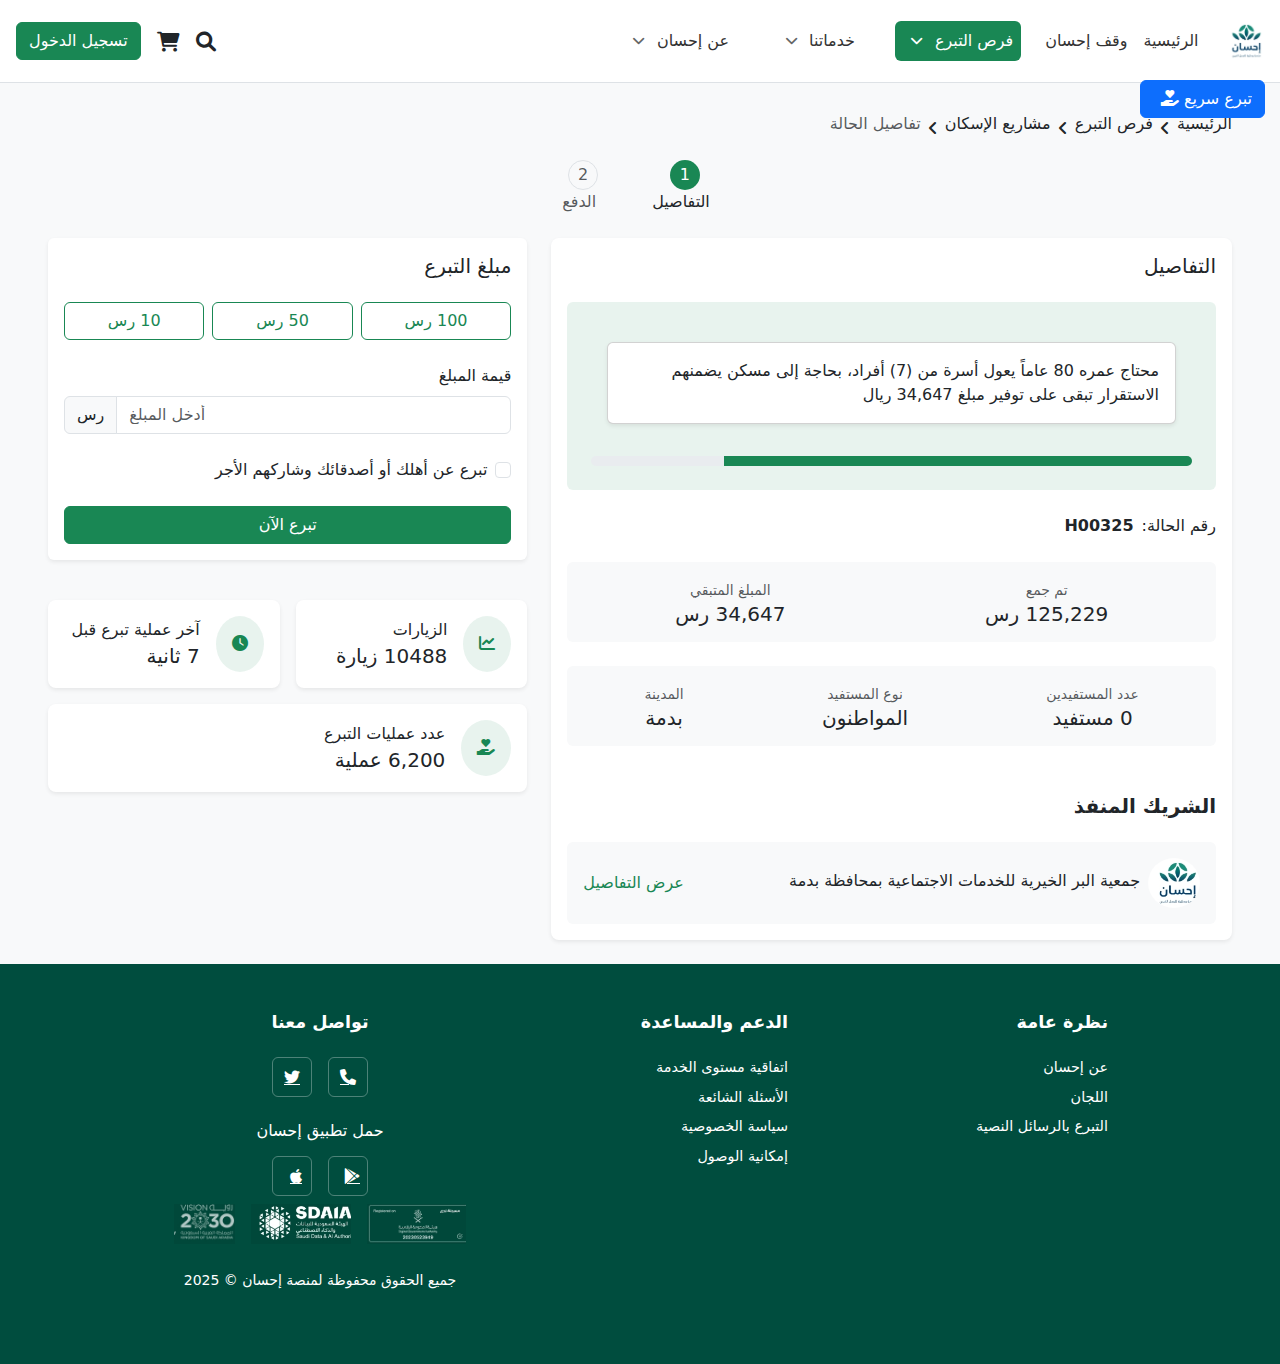
==== index.html @ 03a053ac "Add files via upload" ====
<!DOCTYPE html>
<html lang="ar" dir="rtl">

<head>
    <meta charset="UTF-8">
    <meta name="viewport" content="width=device-width, initial-scale=1.0">
    <title>إنشاء حساب</title>
    <!-- Bootstrap RTL CSS -->
    <link href="assets/css/bootstrap.rtl.min.css" rel="stylesheet">
    <!-- Custom CSS -->
    <link rel="stylesheet" href="assets/css/style.css">
    <link rel="stylesheet" href="assets/css/all.min.css">
</head>

<body class="bg-light">
    <!-- navbars -->
    <div class="navbars-content">
        <!-- Navigation -->
        <nav class="navbar navbar-expand-lg navbar-light bg-white py-3 position-fixed w-100 border-bottom"
            style="z-index: 1000; top: 0;">
            <div class="w-100 px-3 d-flex align-items-center justify-content-between">
                <div class="d-flex align-items-center">
                    <!-- Sidebar Toggle Button -->
                    <button class="navbar-toggler border-0" type="button" data-bs-toggle="offcanvas"
                        data-bs-target="#sidebar" aria-controls="sidebar">
                        <div class="d-flex align-items-center">
                            <div class="d-flex flex-column gap-1 ms-2">
                                <span class="bg-dark rounded-pill" style="width: 20px; height: 2px;"></span>
                                <span class="bg-dark rounded-pill" style="width: 20px; height: 2px;"></span>
                                <span class="bg-dark rounded-pill" style="width: 20px; height: 2px;"></span>
                            </div>
                        </div>
                    </button>
                    <!-- Logo -->
                    <a class="navbar-brand" href="#">
                        <img src="assets/images/logo.jpeg" alt="إحسان" class="logo" style="height: 40px;">
                    </a>
                </div>

                <!-- Sidebar -->
                <div class="offcanvas offcanvas-start" tabindex="-1" id="sidebar" aria-labelledby="sidebarLabel">
                    <!-- Mobile Navigation -->
                    <div class="offcanvas-header">
                        <img src="../assets/images/logo.jpeg" alt="إحسان" class="offcanvas-logo">
                        <button type="button" class="btn-close" data-bs-dismiss="offcanvas" aria-label="Close"></button>
                    </div>
                    <div class="offcanvas-body p-0">
                        <ul class="navbar-nav mobile-nav">
                            <!-- Mobile menu items with new design -->
                            <li class="nav-item">
                                <a class="nav-link" href="#">
                                    <div class="nav-link-content">
                                        <i class="fas fa-home"></i>
                                        <span>الرئيسية</span>
                                    </div>
                                </a>
                            </li>
                            <li class="nav-item">
                                <a class="nav-link" href="#">
                                    <div class="nav-link-content">
                                        <i class="fas fa-hand-holding-heart"></i>
                                        <span>وقف إحسان</span>
                                    </div>
                                </a>
                            </li>
                            <li class="nav-item">
                                <a class="nav-link" data-bs-toggle="collapse" href="#donationCollapse">
                                    <div class="nav-link-content">
                                        <i class="fas fa-donate"></i>
                                        <span>فرص التبرع</span>
                                    </div>
                                    <i class="fas fa-chevron-down"></i>
                                </a>
                                <div class="collapse" id="donationCollapse">
                                    <ul class="navbar-nav">
                                        <li class="nav-item">
                                            <a class="nav-link" href="#">التبرع بالدم</a>
                                        </li>
                                        <li class="nav-item">
                                            <a class="nav-link" href="#">عرايس</a>
                                        </li>
                                        <li class="nav-item">
                                            <a class="nav-link" href="#">الزكاة</a>
                                        </li>
                                        <li class="nav-item">
                                            <a class="nav-link" href="#">هدية</a>
                                        </li>
                                        <li class="nav-item">
                                            <a class="nav-link" href="#">الأضاحي</a>
                                        </li>
                                    </ul>
                                </div>
                            </li>
                            <li class="nav-item">
                                <a class="nav-link" data-bs-toggle="collapse" href="#servicesCollapse">
                                    <div class="nav-link-content">
                                        <i class="fas fa-concierge-bell"></i>
                                        <span>خدماتنا</span>
                                    </div>
                                    <i class="fas fa-chevron-down"></i>
                                </a>
                                <div class="collapse" id="servicesCollapse">
                                    <ul class="navbar-nav">
                                        <li class="mega-menu-item">
                                            <a href="#" class="mega-menu-link">
                                                التبرع بالدم
                                            </a>
                                        </li>
                                        <li class="mega-menu-item">
                                            <a href="#" class="mega-menu-link">
                                                غراس
                                            </a>
                                        </li>
                                        <li class="mega-menu-item">
                                            <a href="#" class="mega-menu-link">
                                                الزكاة
                                            </a>
                                        </li>
                                        <li class="mega-menu-item">
                                            <a href="#" class="mega-menu-link">
                                                هدية
                                            </a>
                                        </li>
                                        <li class="mega-menu-item">
                                            <a href="#" class="mega-menu-link">
                                                الأضاحي
                                            </a>
                                        </li>
                                        <li class="mega-menu-item">
                                            <a href="#" class="mega-menu-link">
                                                الحملات
                                            </a>
                                        </li>
                                        <li class="mega-menu-item">
                                            <a href="#" class="mega-menu-link">
                                                التبرع الدوري
                                            </a>
                                        </li>
                                        <li class="mega-menu-item">
                                            <a href="#" class="mega-menu-link">
                                                التبرع بالرسائل
                                            </a>
                                        </li>
                                        <li class="mega-menu-item">
                                            <a href="#" class="mega-menu-link">
                                                تطهير الاسهم
                                            </a>
                                        </li>
                                    </ul>
                                </div>
                            </li>
                            <li class="nav-item">
                                <a class="nav-link" data-bs-toggle="collapse" href="#aboutCollapse">
                                    <div class="nav-link-content">
                                        <i class="fas fa-info-circle"></i>
                                        <span>عن إحسان</span>
                                    </div>
                                    <i class="fas fa-chevron-down"></i>
                                </a>
                                <div class="collapse" id="aboutCollapse">
                                    <ul class="navbar-nav">
                                        <li class="nav-item">
                                            <a class="nav-link" href="#">من نحن</a>
                                        </li>
                                        <li class="nav-item">
                                            <a class="nav-link" href="#">اللجان</a>
                                        </li>
                                    </ul>
                                </div>
                            </li>
                            <li class="nav-item">
                                <a class="nav-link" href="#">
                                    <div class="nav-link-content">
                                        <i class="fas fa-users"></i>
                                        <span>أبرز المحسنين</span>
                                    </div>
                                </a>
                            </li>
                            <li class="nav-item">
                                <a class="nav-link" href="#">
                                    <div class="nav-link-content">
                                        <i class="fas fa-star"></i>
                                        <span>سفراء غراس</span>
                                    </div>
                                </a>
                            </li>
                            <li class="nav-item">
                                <a class="nav-link" href="#">
                                    <div class="nav-link-content">
                                        <i class="fas fa-check-circle"></i>
                                        <span>الفرص المكتملة</span>
                                    </div>
                                </a>
                            </li>
                        </ul>

                        <!-- Desktop Navigation -->
                        <ul class="navbar-nav desktop-nav">
                            <li class="nav-item mr-3">
                                <a class="nav-link" href="#">
                                    الرئيسية
                                </a>
                            </li>
                            <li class="nav-item">
                                <a class="nav-link" href="#">
                                    وقف إحسان
                                </a>
                            </li>
                            <li class="nav-item mx-3">
                                <a class="nav-link bg-success text-white rounded" data-mega-menu="donation">
                                    فرص التبرع
                                    <i class="fas fa-chevron-down me-1 text-white"></i>
                                </a>
                            </li>
                            <li class="nav-item mx-3">
                                <a class="nav-link" data-mega-menu="services">
                                    خدماتنا
                                    <i class="fas fa-chevron-down me-1"></i>
                                </a>
                            </li>
                            <li class="nav-item mx-3">
                                <a class="nav-link" data-mega-menu="about">
                                    عن إحسان
                                    <i class="fas fa-chevron-down me-1"></i>
                                </a>
                            </li>
                        </ul>
                    </div>
                </div>

                <!-- Buttons (Responsive) -->
                <div class="d-flex gap-3 align-items-center ms-auto">
                    <i class="fas fa-search fa-lg"></i>
                    <i class="fas fa-shopping-cart fa-lg"></i>
                    <a href="pages/login.html" class="btn btn-success d-none d-lg-inline">تسجيل الدخول</a>
                    <i class="fas fa-user fa-lg d-lg-none"></i>
                </div>
            </div>
        </nav>

        <!-- Mega Menus (Desktop Only) -->
        <div class="mega-menu" id="donationMenu">
            <div class="mega-menu-content">
                <div class="container-fluid px-5">
                    <ul class="mega-menu-items">
                        <li class="mega-menu-item">
                            <a href="#" class="mega-menu-link">
                                <img src="assets/images/1.jpeg" alt="التبرع بالدم">
                                <span>التبرع بالدم</span>
                            </a>
                        </li>
                        <li class="mega-menu-item">
                            <a href="#" class="mega-menu-link">
                                <img src="assets/images/2.jpeg" alt="عرايس">
                                <span>عرايس</span>
                            </a>
                        </li>
                        <li class="mega-menu-item">
                            <a href="#" class="mega-menu-link">
                                <img src="assets/images/3.jpeg" alt="الزكاة">
                                <span>الزكاة</span>
                            </a>
                        </li>
                        <li class="mega-menu-item">
                            <a href="#" class="mega-menu-link">
                                <img src="assets/images/4.jpeg" alt="هدية">
                                <span>هدية</span>
                            </a>
                        </li>
                        <li class="mega-menu-item">
                            <a href="#" class="mega-menu-link">
                                <img src="assets/images/5.jpeg" alt="الأضاحي">
                                <span>الأضاحي</span>
                            </a>
                        </li>
                    </ul>
                </div>
            </div>
        </div>

        <div class="mega-menu" id="servicesMenu">
            <div class="mega-menu-content">
                <div class="container-fluid px-5">
                    <ul class="mega-menu-items">
                        <li class="mega-menu-item">
                            <a href="#" class="mega-menu-link">
                                <img src="assets/images/3.jpeg" alt="الزكاة">
                                <span>التبرع بالدم</span>
                            </a>
                        </li>
                        <li class="mega-menu-item">
                            <a href="#" class="mega-menu-link">
                                <img src="assets/images/3.jpeg" alt="الزكاة">
                                <span>غراس</span>
                            </a>
                        </li>
                        <li class="mega-menu-item">
                            <a href="#" class="mega-menu-link">
                                <img src="assets/images/3.jpeg" alt="الزكاة">
                                <span>الزكاة</span>
                            </a>
                        </li>
                        <li class="mega-menu-item">
                            <a href="#" class="mega-menu-link">
                                <img src="assets/images/3.jpeg" alt="الزكاة">
                                <span>هدية</span>
                            </a>
                        </li>
                        <li class="mega-menu-item">
                            <a href="#" class="mega-menu-link">
                                <img src="assets/images/3.jpeg" alt="الزكاة">
                                <span>الأضاحي</span>
                            </a>
                        </li>
                        <li class="mega-menu-item">
                            <a href="#" class="mega-menu-link">
                                <img src="assets/images/3.jpeg" alt="الزكاة">
                                <span>الحملات</span>
                            </a>
                        </li>
                        <li class="mega-menu-item">
                            <a href="#" class="mega-menu-link">
                                <img src="assets/images/3.jpeg" alt="الزكاة">
                                <span>التبرع الدوري</span>
                            </a>
                        </li>
                        <li class="mega-menu-item">
                            <a href="#" class="mega-menu-link">
                                <img src="assets/images/3.jpeg" alt="الزكاة">
                                <span>التبرع بالرسائل</span>
                            </a>
                        </li>
                        <li class="mega-menu-item">
                            <a href="#" class="mega-menu-link">
                                <img src="assets/images/3.jpeg" alt="الزكاة">
                                <span>تطهير الاسهم</span>
                            </a>
                        </li>
                    </ul>
                </div>
            </div>
        </div>

        <div class="mega-menu" id="aboutMenu">
            <div class="mega-menu-content">
                <div class="container-fluid px-5">
                    <ul class="mega-menu-items">
                        <li class="mega-menu-item">
                            <a href="#" class="mega-menu-link">
                                <img src="assets/images/3.jpeg" alt="الزكاة">
                                <span>من نحن</span>
                            </a>
                        </li>
                        <li class="mega-menu-item">
                            <a href="#" class="mega-menu-link">
                                <img src="assets/images/3.jpeg" alt="الزكاة">
                                <span>اللجان</span>
                            </a>
                        </li>
                    </ul>
                </div>
            </div>
        </div>
    </div>

    <!-- Main Content -->
    <main class="container-fluid px-3 px-md-5 mt-5 pt-5 mb-4">
        <!-- Breadcrumb -->
        <header aria-label="breadcrumb" class="mt-3">
            <ol class="breadcrumb d-flex align-items-center flex-wrap">
                <li class="breadcrumb-item"><a href="#" class="text-decoration-none text-dark">الرئيسية</a></li>
                <i class="fas fa-angle-left mt-2 px-2"></i>
                <li class="breadcrumb-item"><a href="#" class="text-decoration-none text-dark">فرص التبرع</a></li>
                <i class="fas fa-angle-left mt-2 px-2"></i>
                <li class="breadcrumb-item"><a href="#" class="text-decoration-none text-dark">مشاريع الإسكان</a></li>
                <i class="fas fa-angle-left mt-2 px-2"></i>
                <li class="breadcrumb-item active" aria-current="page">تفاصيل الحالة</li>
            </ol>
        </header>
        <!-- Progress Steps -->
        <div class="d-flex justify-content-center gap-3 gap-md-5 my-4">
            <div class="d-flex align-items-center flex-column">
                <div class="rounded-circle bg-success text-white d-flex align-items-center justify-content-center"
                    style="width: 30px; height: 30px;">1</div>
                <span class="ms-2">التفاصيل</span>
            </div>
            <div class="d-flex align-items-center text-muted flex-column">
                <div class="rounded-circle border d-flex align-items-center justify-content-center"
                    style="width: 30px; height: 30px;">2</div>
                <span class="ms-2">الدفع</span>
            </div>
        </div>

        <div class="row g-4">
            <!-- Right Column - Case Details -->
            <div class="col-12 col-lg-7 order-2 order-lg-1">
                <div class="card border-0 shadow-sm rounded-3">
                    <div class="card-body">
                        <h5 class="card-title mb-4">التفاصيل</h5>

                        <div class="bg-success bg-opacity-10 rounded p-3 p-md-4 mb-4">
                            <div class="bg-image p-3"
                                style="background-image: url('assets/images/housing-bg.jpg'); background-size: cover; background-position: center; border-radius: 8px;">
                                <div class="card bg-white shadow-sm">
                                    <p class="card-body mb-0">محتاج عمره 80 عاماً يعول أسرة من (7) أفراد، بحاجة إلى مسكن
                                        يضمنهم الاستقرار
                                        تبقى على توفير مبلغ 34,647 ريال</p>
                                </div>
                            </div>
                            <div class="progress mt-3" style="height: 10px;">
                                <div class="progress-bar bg-success" role="progressbar" style="width: 78%;"
                                    aria-valuenow="78" aria-valuemin="0" aria-valuemax="100"></div>
                            </div>
                        </div>

                        <div class="d-flex justify-content-between align-items-center mb-4">
                            <div class="d-flex align-items-center">
                                <span>رقم الحالة:</span>
                                <strong class="ms-2">H00325</strong>
                            </div>
                        </div>

                        <div class="row g-4">
                            <div class="col-12">
                                <div
                                    class="bg-light rounded p-3 d-flex flex-column flex-sm-row justify-content-around gap-3">
                                    <div class="text-center">
                                        <small class="text-muted">تم جمع</small>
                                        <h5 class="mb-0">125,229 رس</h5>
                                    </div>
                                    <div class="text-center">
                                        <small class="text-muted">المبلغ المتبقي</small>
                                        <h5 class="mb-0">34,647 رس</h5>
                                    </div>
                                </div>
                            </div>
                            <div class="col-12">
                                <div
                                    class="bg-light rounded p-3 d-flex flex-column flex-sm-row justify-content-around gap-3">
                                    <div class="text-center">
                                        <small class="text-muted">عدد المستفيدين</small>
                                        <h5 class="mb-0">0 مستفيد</h5>
                                    </div>
                                    <div class="text-center">
                                        <small class="text-muted">نوع المستفيد</small>
                                        <h5 class="mb-0">المواطنون</h5>
                                    </div>
                                    <div class="text-center">
                                        <small class="text-muted">المدينة</small>
                                        <h5 class="mb-0">بدمة</h5>
                                    </div>
                                </div>
                            </div>
                        </div>

                        <!-- Partner Organization -->
                        <div class="mt-5">
                            <h6 class="mb-4 h5 fw-bolder text-bold font-weight-bolder">الشريك المنفذ</h6>
                            <div class="bg-light rounded p-3">
                                <div
                                    class="d-flex flex-column flex-sm-row align-items-center justify-content-between gap-3">
                                    <div
                                        class="d-flex flex-column flex-sm-row align-items-center text-center text-sm-start">
                                        <img src="../assets/images/logo.jpeg" alt="جمعية البر الخيرية"
                                            style="height: 50px;" class="rounded-circle mb-2 mb-sm-0">
                                        <h6 class="mb-1 mx-2">جمعية البر الخيرية للخدمات الاجتماعية بمحافظة بدمة</h6>
                                    </div>
                                    <a href="#" class="text-success text-decoration-none">عرض التفاصيل</a>
                                </div>
                            </div>
                        </div>
                    </div>
                </div>
            </div>
            <!-- Left Column - Donation Form -->
            <div class="col-12 col-lg-5 order-1 order-lg-2 rounded-3">
                <div class="card border-0 shadow-sm">
                    <div class="card-body">
                        <h5 class="card-title mb-4">مبلغ التبرع</h5>
                        <div class="d-flex flex-column flex-sm-row gap-2 mb-4">
                            <button class="btn btn-outline-success flex-grow-1">100 رس</button>
                            <button class="btn btn-outline-success flex-grow-1">50 رس</button>
                            <button class="btn btn-outline-success flex-grow-1">10 رس</button>
                        </div>

                        <div class="mb-4">
                            <label class="form-label">قيمة المبلغ</label>
                            <div class="input-group">
                                <input type="number" class="form-control" placeholder="أدخل المبلغ">
                                <span class="input-group-text">رس</span>
                            </div>
                        </div>

                        <div class="form-check mb-4">
                            <input class="form-check-input" type="checkbox" id="anonymousDonation">
                            <label class="form-check-label" for="anonymousDonation">
                                تبرع عن أهلك أو أصدقائك وشاركهم الأجر
                            </label>
                        </div>

                        <button class="btn btn-success w-100">تبرع الآن</button>
                    </div>
                </div>

                <!-- Statistics Cards -->
                <div class="row mt-4 g-3">
                    <div class="col-12 col-sm-6">
                        <div class="card border-0 shadow-sm h-100 rounded-3">
                            <div class="card-body">
                                <div class="d-flex align-items-center">
                                    <div class="rounded-circle bg-success bg-opacity-10 p-3 me-3">
                                        <i class="fas fa-chart-line text-success"></i>
                                    </div>
                                    <div>
                                        <h6 class="mb-1">الزيارات</h6>
                                        <h5 class="mb-0">10488 زيارة</h5>
                                    </div>
                                </div>
                            </div>
                        </div>
                    </div>
                    <div class="col-12 col-sm-6">
                        <div class="card border-0 shadow-sm h-100 rounded-3">
                            <div class="card-body">
                                <div class="d-flex align-items-center">
                                    <div class="rounded-circle bg-success bg-opacity-10 p-3 me-3">
                                        <i class="fas fa-clock text-success"></i>
                                    </div>
                                    <div>
                                        <h6 class="mb-1">آخر عملية تبرع قبل</h6>
                                        <h5 class="mb-0">7 ثانية</h5>
                                    </div>
                                </div>
                            </div>
                        </div>
                    </div>
                    <div class="col-12">
                        <div class="card border-0 shadow-sm rounded-3">
                            <div class="card-body">
                                <div class="d-flex align-items-center">
                                    <div class="rounded-circle bg-success bg-opacity-10 p-3 me-3">
                                        <i class="fas fa-hand-holding-heart text-success"></i>
                                    </div>
                                    <div>
                                        <h6 class="mb-1">عدد عمليات التبرع</h6>
                                        <h5 class="mb-0">6,200 عملية</h5>
                                    </div>
                                </div>
                            </div>
                        </div>
                    </div>
                </div>
            </div>
        </div>
    </main>

    <div class="flate-section">
        <!-- Quick Donation Sidebar -->
        <div class="donation-sidebar bg-light border-start" id="donationSidebar">
            <div class="donation-header bg-white border-bottom">
                <h6 class="mb-0 fw-semibold">تبرع سريع</h6>
            </div>
            <div class="donation-content bg-white">
                <!-- Nav tabs -->
                <ul class="nav nav-pills nav-fill mb-3" role="tablist">
                    <li class="nav-item" role="presentation">
                        <button class="nav-link active" data-bs-toggle="pill" data-bs-target="#general">تبرع
                            عام</button>
                    </li>
                    <li class="nav-item" role="presentation">
                        <button class="nav-link" data-bs-toggle="pill" data-bs-target="#general">وقف</button>
                    </li>
                    <li class="nav-item" role="presentation">
                        <button class="nav-link" data-bs-toggle="pill" data-bs-target="#general">تيسرت</button>
                    </li>
                    <li class="nav-item" role="presentation">
                        <button class="nav-link" data-bs-toggle="pill" data-bs-target="#general">المساجد</button>
                    </li>
                </ul>

                <!-- Tab content -->
                <div class="tab-content">
                    <div class="tab-pane fade show active" id="general">
                        <div class="btn-group w-100 mb-3" role="group">
                            <input type="radio" class="btn-check" name="amount" id="amount10" value="10">
                            <label class="btn btn-outline-success" for="amount10">10 رس</label>

                            <input type="radio" class="btn-check" name="amount" id="amount50" value="50">
                            <label class="btn btn-outline-success" for="amount50">50 رس</label>

                            <input type="radio" class="btn-check" name="amount" id="amount100" value="100">
                            <label class="btn btn-outline-success" for="amount100">100 رس</label>
                        </div>

                        <div class="mb-3">
                            <input type="number" class="form-control" id="customAmount" placeholder="مبلغ التبرع">
                        </div>

                        <small class="text-muted d-block text-center mb-3">
                            سيذهب تبرعك تلقائياً للحالات الأشد احتياجاً
                        </small>

                        <div class="payment-methods bg-light rounded p-3 mb-3">
                            <div class="d-flex justify-content-center gap-3">
                                <i class="fab fa-cc-visa fa-2x"></i>
                                <i class="fab fa-cc-mastercard fa-2x"></i>
                                <i class="fab fa-cc-visa fa-2x"></i>
                                <i class="fab fa-cc-mastercard fa-2x"></i>
                            </div>
                        </div>

                        <button class="btn btn-success w-100">تبرع الآن</button>
                    </div>
                    <!-- Add other tab panes as needed -->
                </div>
            </div>
        </div>

        <!-- Floating Button -->
        <div class="floating-btn-container">
            <button class="btn btn-primary " type="button" onclick="toggleDonationSidebar()">

                تبرع سريع
                <i class="fas fa-hand-holding-heart me-2"></i>
            </button>
        </div>
    </div>

    <!-- Footer -->
    <footer class="bg-success-dark text-white py-5">
        <div class="container-fluid">
            <div class="row justify-content-center">
                <!-- Column 1: نظرة عامة -->
                <div class="col-lg-3 mb-4">
                    <h5 class="mb-4">نظرة عامة</h5>
                    <ul class="list-unstyled">
                        <li class="mb-2"><a href="#" class="text-white text-decoration-none">عن إحسان</a></li>
                        <li class="mb-2"><a href="#" class="text-white text-decoration-none">اللجان</a></li>
                        <li class="mb-2"><a href="#" class="text-white text-decoration-none">التبرع بالرسائل النصية</a>
                        </li>
                    </ul>
                </div>

                <!-- Column 2: الدعم والمساعدة -->
                <div class="col-lg-3 mb-4">
                    <h5 class="mb-4">الدعم والمساعدة</h5>
                    <ul class="list-unstyled">
                        <li class="mb-2"><a href="#" class="text-white text-decoration-none">اتفاقية مستوى الخدمة</a>
                        </li>
                        <li class="mb-2"><a href="#" class="text-white text-decoration-none">الأسئلة الشائعة</a></li>
                        <li class="mb-2"><a href="#" class="text-white text-decoration-none">سياسة الخصوصية</a></li>
                        <li class="mb-2"><a href="#" class="text-white text-decoration-none">إمكانية الوصول</a></li>
                    </ul>
                </div>

                <!-- Column 3: تواصل معنا -->
                <div class="col-lg-3 mb-4 text-center">
                    <h5 class="mb-4">تواصل معنا</h5>
                    <div class="d-flex gap-3 mb-4 justify-content-center">
                        <a href="#"
                            class="text-white border rounded p-2 d-flex align-items-center justify-content-center"
                            style="width: 40px; height: 40px;">
                            <i class="fas fa-phone"></i>
                        </a>
                        <a href="#"
                            class="text-white border rounded p-2 d-flex align-items-center justify-content-center"
                            style="width: 40px; height: 40px;">
                            <i class="fab fa-twitter"></i>
                        </a>
                    </div>
                    <h6 class="mb-3">حمل تطبيق إحسان</h6>
                    <div class="d-flex gap-3 justify-content-center">
                        <a href="#"
                            class="text-white border rounded p-2 d-flex align-items-center justify-content-center"
                            style="width: 40px; height: 40px;">
                            <i class="fab fa-google-play me-2"></i>
                        </a>
                        <a href="#"
                            class="text-white border rounded p-2 d-flex align-items-center justify-content-center"
                            style="width: 40px; height: 40px;">
                            <i class="fab fa-apple me-2"></i>
                        </a>
                    </div>
                    <div class="mt-2">
                        <div class="d-flex gap-3 justify-content-center mb-4">
                            <img src="assets/images/b1.jpeg" alt="SDAIA" style="height: 40px;">
                            <img src="assets/images/b2.jpeg" alt="Vision 2030" style="height: 40px;">
                            <img src="assets/images/b3.jpeg" alt="NCNP" style="height: 40px;">
                        </div>
                        <small>جميع الحقوق محفوظة لمنصة إحسان © 2025</small>
                    </div>
                </div>
            </div>
        </div>
    </footer>

    <!-- Bootstrap Bundle with Popper -->
    <script src="assets/js/bootstrap.bundle.min.js"></script>
    <script src="assets/js/script.js"></script>
    <script src="https://www.google.com/recaptcha/api.js" async defer></script>


</body>

</html>
---- assets/css/style.css ----
* {
    padding: 0;
    box-sizing: border-box;
}

.offcanvas {
    background-color: #fff;
}

.nav-link {
    color: #333;
    font-size: 1rem;
    transition: all 0.3s ease;
}

.nav-link:hover {
    color: #00755E;
}

.nav-link i {
    color: #00755E;
    width: 20px;
    text-align: center;
}

#donationMenu .nav-link {
    color: #666;
    font-size: 0.9rem;
}

#donationMenu .nav-link:hover {
    color: #00755E;
}

.btn-close {
    font-size: 0.8rem;
}

.bg-success-dark {
    background-color: #004D3E;
}

footer h5 {
    font-size: 1.1rem;
    font-weight: 600;
}

footer .list-unstyled li {
    font-size: 0.9rem;
}

footer a:hover {
    color: rgba(255, 255, 255, 0.8) !important;
}

footer .border {
    border-color: rgba(255, 255, 255, 0.3) !important;
}

footer .border:hover {
    background-color: rgba(255, 255, 255, 0.1);
}

/* Custom Mega Menu Styles */
.mega-menu {
    position: fixed;
    top: -100%;
    left: 0;
    right: 0;
    background: white;
    z-index: 999;
    box-shadow: 0 4px 6px -1px rgba(0, 0, 0, 0.1);
    transition: all 0.3s ease;
    opacity: 0;
}

.mega-menu.show {
    top: 76px;
    /* Height of navbar */
    opacity: 1;
}

.mega-menu-header {
    background: #f8f9fa;
    padding: 1rem 0;
    border-bottom: 1px solid #dee2e6;
}

.mega-menu-content {
    padding: 2rem 0;
}

.mega-menu-items {
    display: flex;
    flex-wrap: wrap;
    gap: 1rem;
    margin: 0;
    padding: 0;
    list-style: none;
}

.mega-menu-item {
    flex: 0 0 auto;
}

.mega-menu-link {
    display: flex;
    align-items: center;
    text-decoration: none;
    color: #333;
    padding: 0.5rem 1rem;
    border-radius: 0.5rem;
    transition: all 0.2s ease;
}

.mega-menu-link:hover {
    background: rgba(0, 117, 94, 0.1);
    color: #00755E;
}

.mega-menu-link img {
    width: 24px;
    height: 24px;
    margin-left: 0.75rem;
}

/* Override default dropdown styles */
.nav-item .dropdown-toggle::after {
    display: none;
}

.nav-item .nav-link {
    cursor: pointer;
}

@media (max-width: 991.98px) {
    .offcanvas {
        width: 85% !important;
    }

    .offcanvas-header {
        padding: 1.5rem 1rem;
        border-bottom: 1px solid #eee;
    }

    .offcanvas-logo {
        height: 40px;
    }

    .offcanvas .navbar-nav {
        padding: 0;
    }

    .offcanvas .nav-item {
        border-bottom: 1px solid #eee;
    }

    .offcanvas .nav-link {
        padding: 1rem;
        display: flex;
        align-items: center;
        justify-content: space-between;
        color: #333;
    }

    .nav-link-content {
        display: flex;
        align-items: center;
        gap: 12px;
    }

    .offcanvas .collapse .nav-item {
        border-bottom: none;
    }

    .offcanvas .collapse .nav-link {
        padding: 0.75rem 2.5rem;
    }

    .offcanvas .fa-chevron-down {
        font-size: 0.8rem;
        color: #666;
    }

    /* Hide desktop nav items in mobile */
    .navbar-nav.desktop-nav {
        display: none;
    }
}

/* Hide mobile nav items in desktop */
@media (min-width: 992px) {
    .navbar-nav.mobile-nav {
        display: none;
    }
}

/* Original desktop styles */
@media (min-width: 992px) {
    .nav-link {
        color: #333;
        font-size: 1rem;
        transition: all 0.3s ease;
    }

    .nav-link:hover {
        color: #00755E;
    }

    .nav-link i {
        color: #666;
        font-size: 0.8rem;
    }

    .desktop-nav .nav-link {
        display: inline-flex;
        align-items: center;
        gap: 0.5rem;
    }

    .desktop-nav .nav-link-content {
        display: inline;
        gap: 0;
    }
}

/* Floating Button Styles */
.floating-btn-container {
    position: fixed;
    top: 80px; 
    right: 15px;
    z-index: 1000;
}

/* Modal Styles */
.modal-content {
    border-radius: 15px;
}

.modal-header {
    border-bottom: none;
    padding: 20px 20px 10px;
}

.modal-body {
    padding: 20px;
}

.modal-title {
    font-weight: 600;
}

/* Donation Sidebar Styles */
.donation-sidebar {
    position: fixed;
    top: 76px; /* Height of navbar */
    right: -320px;
    width: 320px;
    transition: right 0.3s ease;
    z-index: 999;
}

.donation-sidebar.active {
    right: 0;
}

.donation-header {
    padding: 1rem;
}

.donation-content {
    padding: 1rem;
}

/* Custom styles for nav pills */
.donation-content .nav-pills .nav-link {
    padding: 0.5rem 0.25rem;
    font-size: 0.875rem;
    border-radius: 4px;
}

.donation-content .nav-pills .nav-link.active {
    background-color: #198754;
}

/* Custom styles for payment methods */
.payment-methods img {
    height: 20px;
    object-fit: contain;
}
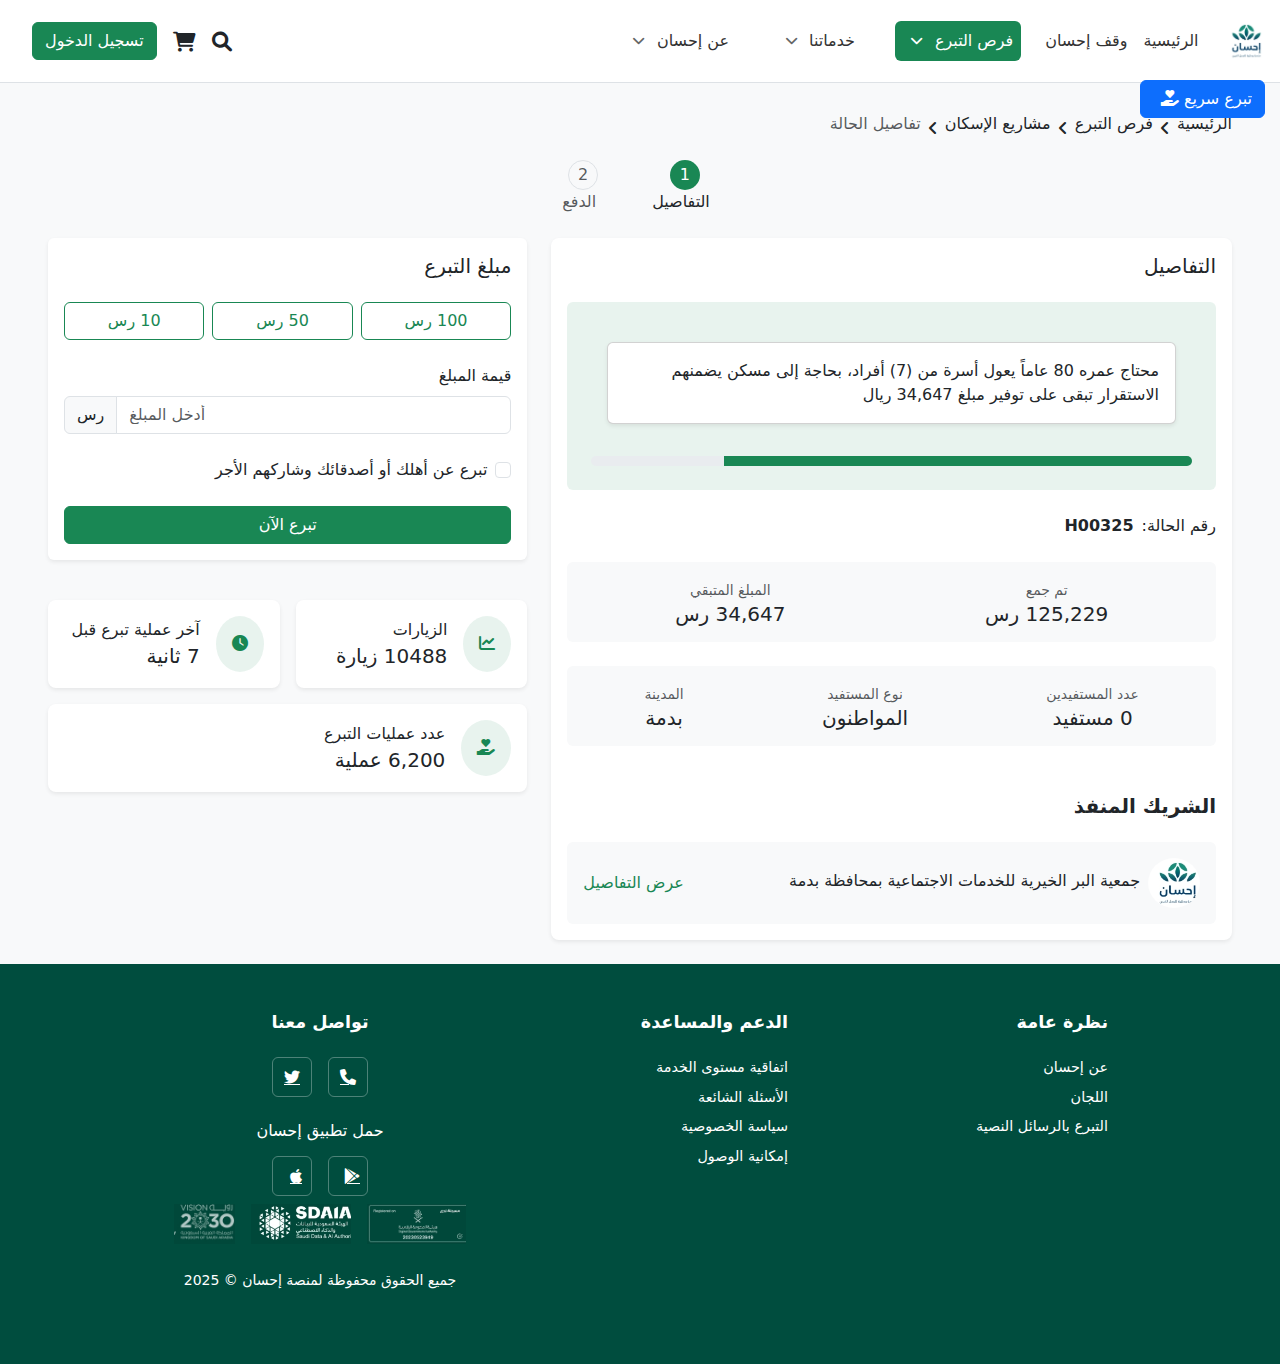
==== commit 81673b43: "Update index.html" ====
--- a/index.html
+++ b/index.html
@@ -233,7 +233,7 @@
                     <i class="fas fa-search fa-lg"></i>
                     <i class="fas fa-shopping-cart fa-lg"></i>
                     <a href="pages/login.html" class="btn btn-success d-none d-lg-inline">تسجيل الدخول</a>
-                    <i class="fas fa-user fa-lg d-lg-none"></i>
+                    <a href="pages/login.html"><i class="fas fa-user fa-lg d-lg-none text-dark"></i></a>
                 </div>
             </div>
         </nav>
@@ -702,4 +702,4 @@
 
 </body>
 
-</html>+</html>
